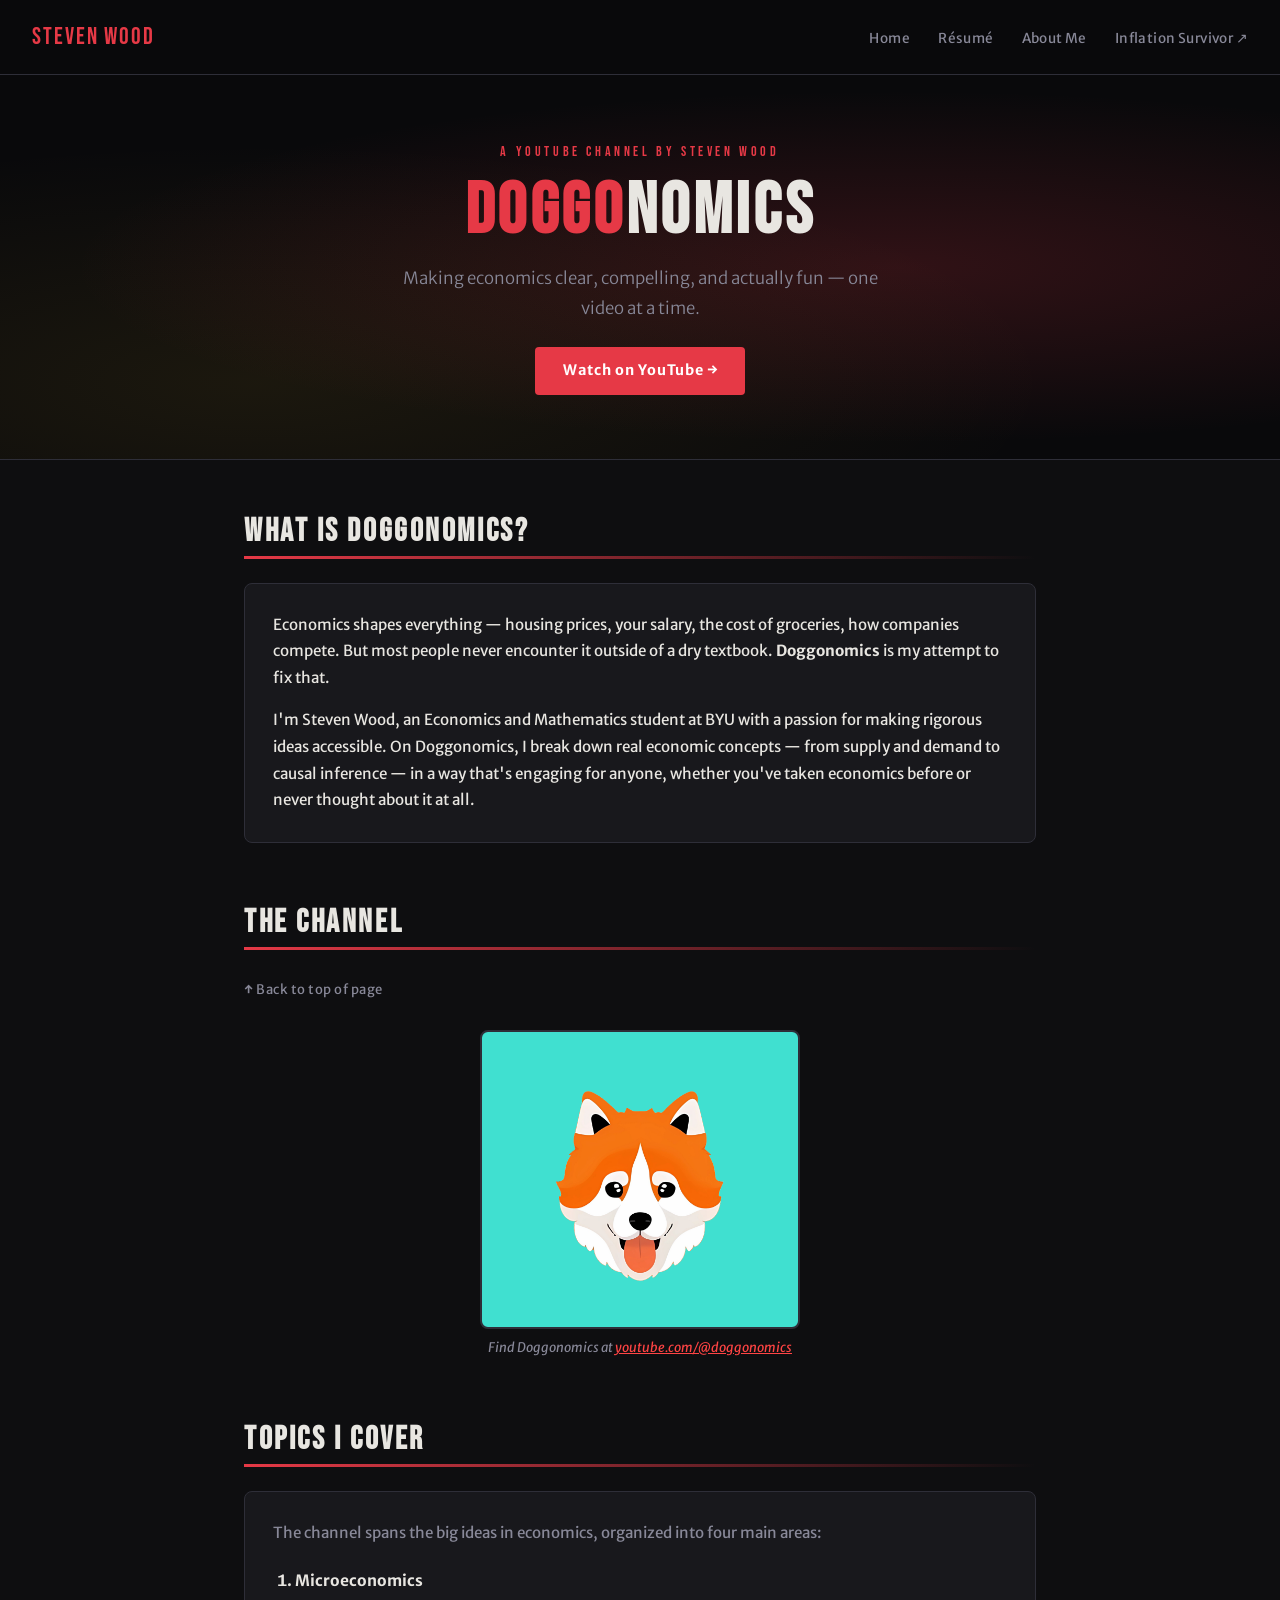
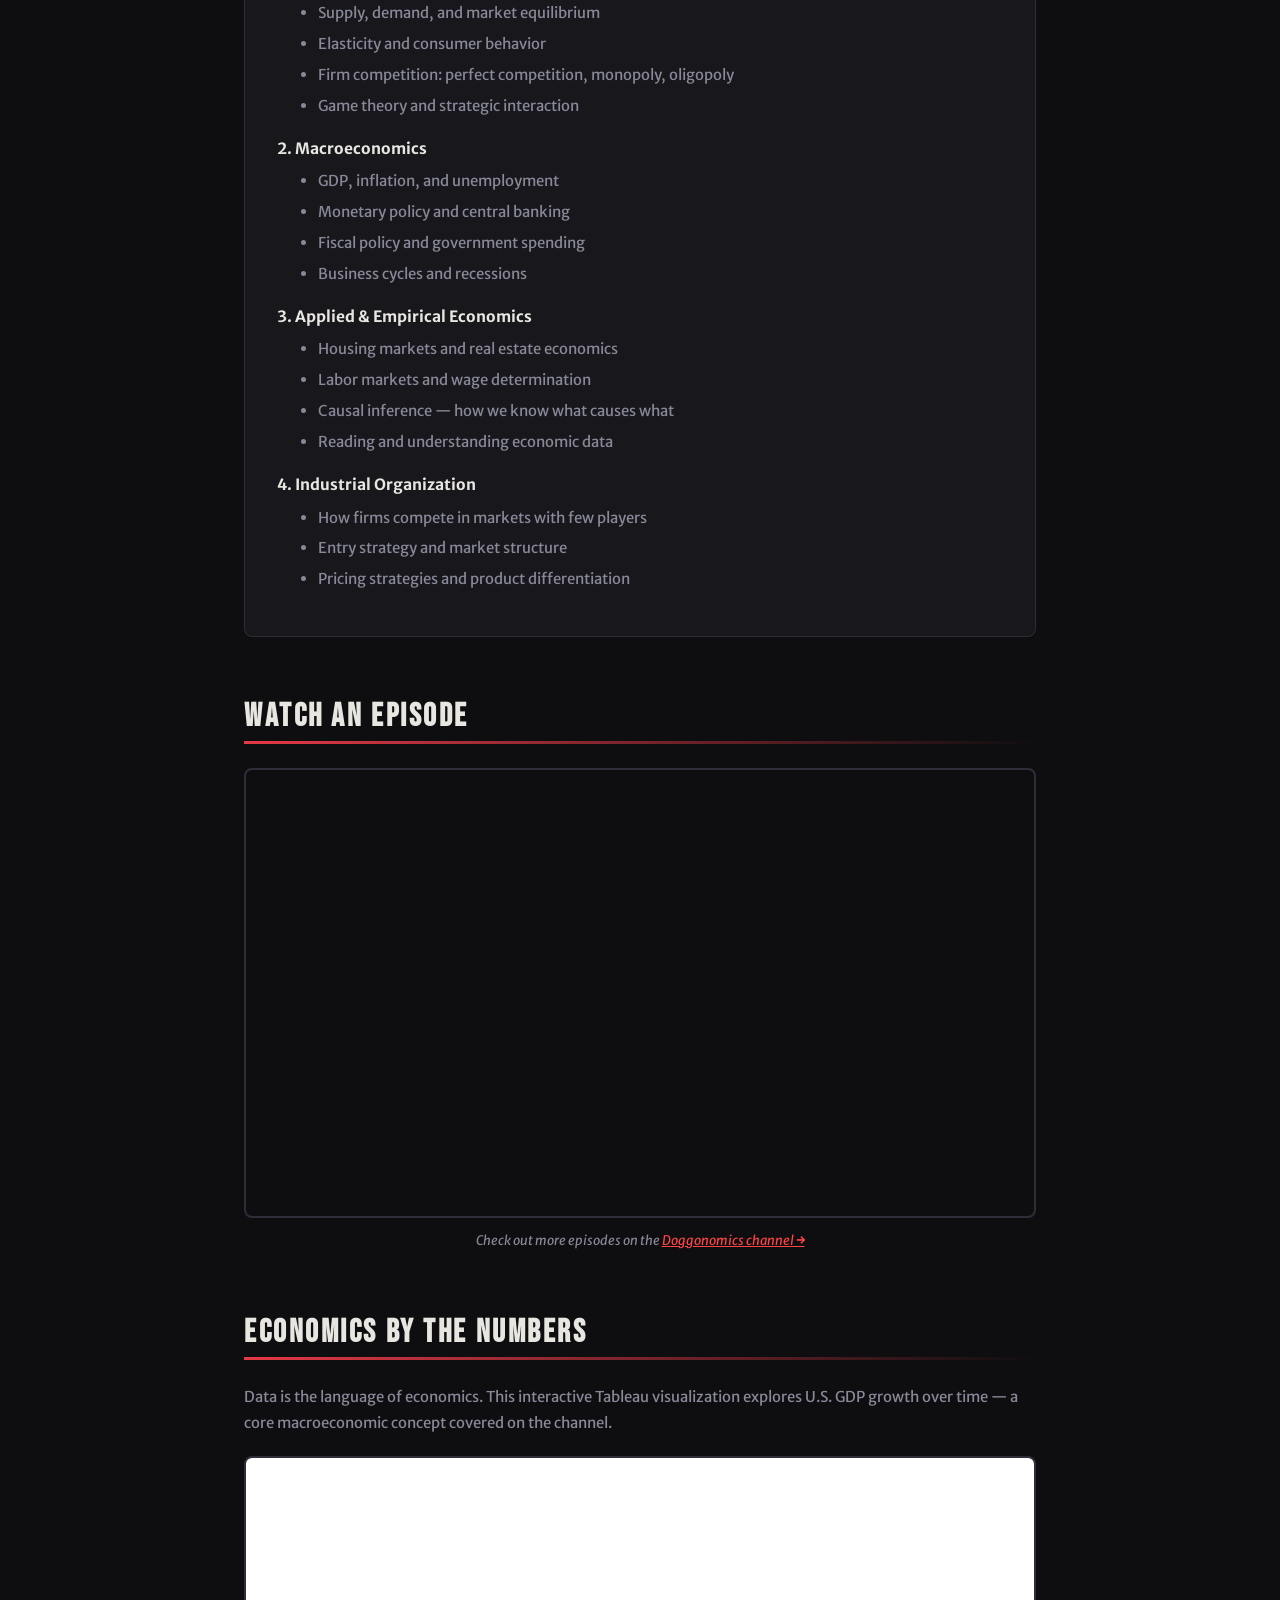
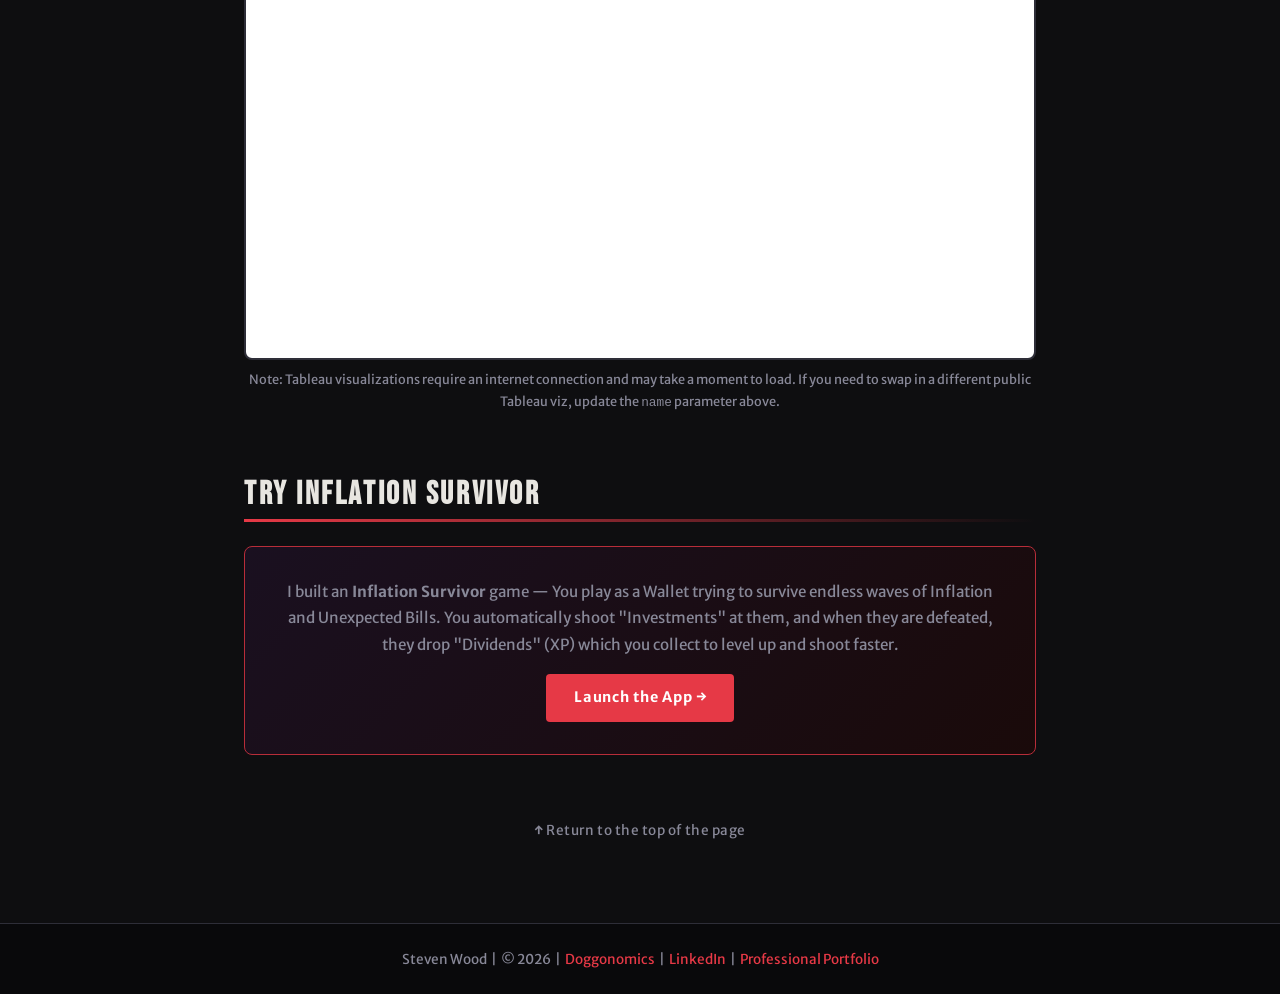
==== scratch.html @ 9a2759a7 "Add files via upload" ====
<!DOCTYPE html>
<html lang="en">
<head>
    <meta charset="UTF-8">
    <meta name="viewport" content="width=device-width, initial-scale=1.0">
    <title>Doggonomics — Economics for Everyone</title>
    <!-- Custom scratch stylesheet — NO Bootstrap -->
    <link rel="stylesheet" href="styles/scratch.css">
    <!-- Google Fonts -->
    <link href="https://fonts.googleapis.com/css2?family=Bebas+Neue&family=Merriweather:ital,wght@0,400;0,700;1,400&family=Merriweather+Sans:wght@300;400;700&display=swap" rel="stylesheet">
</head>
<body>

    <!-- ===== Navigation div ===== -->
    <div id="top-nav">
        <a href="index.html" class="nav-brand">Steven Wood</a>
        <div class="nav-links">
            <a href="index.html">Home</a>
            <a href="resume.html">Résumé</a>
            <a href="aboutme.html">About Me</a>
            <a href="game.html">Inflation Survivor ↗</a>
        </div>
    </div>

    <!-- ===== Hero div ===== -->
    <div id="hero">
        <div class="hero-inner">
            <div class="channel-label">A YouTube Channel by Steven Wood</div>
            <h1><span>Doggo</span>nomics</h1>
            <p>Making economics clear, compelling, and actually fun — one video at a time.</p>
            <a href="https://www.youtube.com/@doggonomics" target="_blank" class="btn-red">Watch on YouTube →</a>
        </div>
    </div>

    <!-- ===== Main Content div ===== -->
    <div id="content">

        <!-- What is Doggonomics -->
        <div class="section-block" id="about">
            <h2 class="section-title">What is Doggonomics?</h2>
            <hr class="section-rule">
            <div class="content-card">
                <p>Economics shapes everything — housing prices, your salary, the cost of groceries, how companies compete. But most people never encounter it outside of a dry textbook. <strong>Doggonomics</strong> is my attempt to fix that.</p>
                <p style="margin-top:1rem">I'm Steven Wood, an Economics and Mathematics student at BYU with a passion for making rigorous ideas accessible. On Doggonomics, I break down real economic concepts — from supply and demand to causal inference — in a way that's engaging for anyone, whether you've taken economics before or never thought about it at all.</p>
            </div>
        </div>

        <!-- Channel Image -->
        <div class="section-block" id="channel">
            <h2 class="section-title">The Channel</h2>
            <hr class="section-rule">
            <a href="#about" class="jump-link">↑ Back to top of page</a>
            <img
                src="images/doggonomics_icon_trans.png"
                alt="YouTube Logo"
                class="channel-img"
                style="max-width:320px;display:block;margin:1.25rem auto 0;background:turquoise;padding:1.5rem;border-radius:8px;">
            <p class="img-caption">Find Doggonomics at <a href="https://www.youtube.com/@doggonomics" target="_blank" style="color:#ff4444">youtube.com/@doggonomics</a></p>
        </div>

        <!-- Topics Covered — nested list -->
        <div class="section-block" id="topics">
            <h2 class="section-title">Topics I Cover</h2>
            <hr class="section-rule">
            <div class="content-card">
                <p style="margin-bottom:1.25rem;color:var(--muted)">The channel spans the big ideas in economics, organized into four main areas:</p>
                <!-- Ordered list with embedded unordered lists -->
                <ol class="topic-list">
                    <li>Microeconomics
                        <ul>
                            <li>Supply, demand, and market equilibrium</li>
                            <li>Elasticity and consumer behavior</li>
                            <li>Firm competition: perfect competition, monopoly, oligopoly</li>
                            <li>Game theory and strategic interaction</li>
                        </ul>
                    </li>
                    <li>Macroeconomics
                        <ul>
                            <li>GDP, inflation, and unemployment</li>
                            <li>Monetary policy and central banking</li>
                            <li>Fiscal policy and government spending</li>
                            <li>Business cycles and recessions</li>
                        </ul>
                    </li>
                    <li>Applied &amp; Empirical Economics
                        <ul>
                            <li>Housing markets and real estate economics</li>
                            <li>Labor markets and wage determination</li>
                            <li>Causal inference — how we know what causes what</li>
                            <li>Reading and understanding economic data</li>
                        </ul>
                    </li>
                    <li>Industrial Organization
                        <ul>
                            <li>How firms compete in markets with few players</li>
                            <li>Entry strategy and market structure</li>
                            <li>Pricing strategies and product differentiation</li>
                        </ul>
                    </li>
                </ol>
            </div>
        </div>

        <!-- YouTube Video -->
        <div class="section-block" id="video">
            <h2 class="section-title">Watch an Episode</h2>
            <hr class="section-rule">
            <div class="video-wrapper">
                <iframe
                    src="https://www.youtube.com/embed/SaCvsf8uAQI"
                    title="Doggonomics Episode"
                    allow="accelerometer; autoplay; clipboard-write; encrypted-media; gyroscope; picture-in-picture"
                    allowfullscreen>
                </iframe>
            </div>
            <p class="img-caption" style="margin-top:0.75rem">Check out more episodes on the <a href="https://www.youtube.com/@doggonomics" target="_blank" style="color:#ff4444">Doggonomics channel →</a></p>
        </div>

        <!-- Tableau Embed -->
        <div class="section-block" id="data">
            <h2 class="section-title">Economics by the Numbers</h2>
            <hr class="section-rule">
            <p style="color:var(--muted);font-size:0.93rem;margin-bottom:0.5rem;font-family:'Merriweather Sans',sans-serif">Data is the language of economics. This interactive Tableau visualization explores U.S. GDP growth over time — a core macroeconomic concept covered on the channel.</p>
            <div class="tableau-wrapper">
                <div class='tableauPlaceholder' style='width:100%;height:500px'>
                    <noscript>
                        <a href='https://public.tableau.com'>
                            <img alt='Economics Dashboard' src='https://public.tableau.com/static/images/1_rss.png' style='border:none'/>
                        </a>
                    </noscript>
                    <object class='tableauViz' style='display:none;'>
                        <param name='host_url' value='https%3A%2F%2Fpublic.tableau.com%2F'/>
                        <param name='embed_code_version' value='3'/>
                        <param name='site_root' value=''/>
                        <param name='name' value='USEconomicIndicators_17009012345/GDPDashboard'/>
                        <param name='tabs' value='no'/>
                        <param name='toolbar' value='yes'/>
                        <param name='animate_transition' value='yes'/>
                        <param name='display_static_image' value='yes'/>
                        <param name='display_spinner' value='yes'/>
                        <param name='display_overlay' value='yes'/>
                        <param name='display_count' value='yes'/>
                        <param name='language' value='en-US'/>
                    </object>
                </div>
                <script type='text/javascript'>
                    var vizElement = document.querySelector('.tableauPlaceholder object');
                    vizElement.style.width = '100%';
                    vizElement.style.height = '500px';
                    var scriptElement = document.createElement('script');
                    scriptElement.src = 'https://public.tableau.com/javascripts/api/viz_v1.js';
                    vizElement.parentNode.insertBefore(scriptElement, vizElement);
                </script>
            </div>
            <p style="font-size:0.8rem;color:var(--muted);font-family:'Merriweather Sans',sans-serif;margin-top:0.5rem;text-align:center">
                Note: Tableau visualizations require an internet connection and may take a moment to load.
                If you need to swap in a different public Tableau viz, update the <code>name</code> parameter above.
            </p>
        </div>

        <!-- Mini App Link -->
        <div class="section-block" id="app">
            <h2 class="section-title">Try Inflation Survivor</h2>
            <hr class="section-rule">
            <div class="app-promo">
                <p>I built an <strong>Inflation Survivor</strong> game — You play as a Wallet trying to survive endless waves of Inflation and Unexpected Bills. You automatically shoot "Investments" at them, and when they are defeated, they drop "Dividends" (XP) which you collect to level up and shoot faster.</p>
                <a href="game.html" class="btn-red">Launch the App →</a>
            </div>
        </div>

        <a href="#about" class="back-top">↑ Return to the top of the page</a>
    </div>

    <!-- ===== Footer div ===== -->
    <div id="footer">
        Steven Wood &nbsp;|&nbsp; &copy; 2026 &nbsp;|&nbsp;
        <a href="https://www.youtube.com/@doggonomics" target="_blank">Doggonomics</a> &nbsp;|&nbsp;
        <a href="https://www.linkedin.com/in/stevenhwood" target="_blank">LinkedIn</a> &nbsp;|&nbsp;
        <a href="index.html">Professional Portfolio</a>
    </div>

</body>
</html>
---- styles/scratch.css ----
/* scratch.css — Doggonomics Passion Page */
/* No Bootstrap. All custom. */

/* ===== 1. CSS Variables ===== */
:root {
    --dark:     #0e0e10;
    --card:     #18181c;
    --card2:    #222228;
    --border:   #2e2e38;
    --red:      #e63946;
    --red-dim:  #b82d39;
    --gold:     #f4c430;
    --text:     #e8e6e1;
    --muted:    #888898;
    --light-bg: #f5f4f0;
}

/* ===== 2. Base — font-family + font color + background ===== */
* { box-sizing: border-box; margin: 0; padding: 0; }

body {
    font-family: 'Merriweather', Georgia, serif;
    background-color: var(--dark);
    color: var(--text);
    font-size: 16px;
    line-height: 1.75;
}

/* ===== 3. Nav div ===== */
#top-nav {
    background-color: #09090b;
    padding: 1rem 2rem;
    display: flex;
    align-items: center;
    justify-content: space-between;
    position: sticky;
    top: 0;
    z-index: 100;
    border-bottom: 1px solid var(--border);
}

#top-nav .nav-brand {
    font-family: 'Bebas Neue', 'Arial Black', sans-serif;
    color: var(--red);
    font-size: 1.5rem;
    letter-spacing: 0.08em;
    text-decoration: none;
}

#top-nav .nav-links a {
    color: var(--muted);
    text-decoration: none;
    margin-left: 1.5rem;
    font-family: 'Merriweather Sans', sans-serif;
    font-size: 0.85rem;
    letter-spacing: 0.03em;
    transition: color 0.2s;
}

#top-nav .nav-links a:hover {
    color: var(--text);
}

/* ===== 4. Hero div ===== */
#hero {
    background-color: #09090b;
    background-image:
        radial-gradient(ellipse at 70% 50%, rgba(230, 57, 70, 0.18) 0%, transparent 65%),
        radial-gradient(ellipse at 20% 80%, rgba(244, 196, 48, 0.08) 0%, transparent 55%);
    min-height: 380px;
    display: flex;
    align-items: center;
    padding: 4rem 2rem;
    border-bottom: 1px solid var(--border);
}

#hero .hero-inner {
    max-width: 800px;
    margin: 0 auto;
    text-align: center;
}

#hero .channel-label {
    font-family: 'Bebas Neue', 'Arial Black', sans-serif;
    font-size: 0.9rem;
    letter-spacing: 0.25em;
    color: var(--red);
    text-transform: uppercase;
    margin-bottom: 0.75rem;
}

#hero h1 {
    font-family: 'Bebas Neue', 'Arial Black', sans-serif;
    font-size: 4.5rem;
    color: var(--text);
    letter-spacing: 0.05em;
    line-height: 1;
    margin-bottom: 1rem;
}

#hero h1 span {
    color: var(--red);
}

#hero p {
    color: var(--muted);
    font-size: 1.05rem;
    max-width: 520px;
    margin: 0 auto 1.5rem;
    font-family: 'Merriweather Sans', sans-serif;
    font-weight: 300;
}

.btn-red {
    display: inline-block;
    background-color: var(--red);
    color: white;
    font-family: 'Merriweather Sans', sans-serif;
    font-weight: 700;
    font-size: 0.9rem;
    letter-spacing: 0.05em;
    padding: 0.7rem 1.75rem;
    border-radius: 4px;
    text-decoration: none;
    transition: background-color 0.2s;
}

.btn-red:hover {
    background-color: var(--red-dim);
}

/* ===== 5. Main content div ===== */
#content {
    max-width: 840px;
    margin: 0 auto;
    padding: 3.5rem 1.5rem 5rem;
}

/* ===== 6. Section headings ===== */
.section-title {
    font-family: 'Bebas Neue', 'Arial Black', sans-serif;
    font-size: 2rem;
    letter-spacing: 0.08em;
    color: var(--text);
    margin-bottom: 0.25rem;
    line-height: 1;
}

.section-rule {
    height: 3px;
    background: linear-gradient(to right, var(--red), transparent);
    border: none;
    margin: 0.5rem 0 1.5rem;
}

.section-block {
    margin-bottom: 4rem;
}

/* ===== 7. Content cards ===== */
.content-card {
    background-color: var(--card);
    border: 1px solid var(--border);
    border-radius: 8px;
    padding: 1.75rem;
    margin-top: 1.25rem;
    font-family: 'Merriweather Sans', sans-serif;
    font-size: 0.95rem;
    color: var(--text);
}

/* ===== 8. Ordered + unordered lists ===== */
ol.topic-list {
    padding-left: 1.4rem;
    font-family: 'Merriweather Sans', sans-serif;
}

ol.topic-list > li {
    color: var(--text);
    font-weight: 700;
    margin-bottom: 1rem;
    font-size: 0.97rem;
}

ol.topic-list ul {
    list-style-type: disc;
    padding-left: 1.4rem;
    margin-top: 0.4rem;
}

ol.topic-list ul li {
    font-weight: 400;
    color: var(--muted);
    margin-bottom: 0.3rem;
    font-size: 0.93rem;
}

/* ===== 9. Channel image ===== */
.channel-img {
    width: 100%;
    border-radius: 8px;
    border: 2px solid var(--border);
    display: block;
    margin-top: 1.25rem;
}

.img-caption {
    text-align: center;
    color: var(--muted);
    font-size: 0.82rem;
    margin-top: 0.5rem;
    font-style: italic;
    font-family: 'Merriweather Sans', sans-serif;
}

/* ===== 10. Video wrapper ===== */
.video-wrapper {
    position: relative;
    padding-bottom: 56.25%;
    height: 0;
    overflow: hidden;
    border-radius: 8px;
    margin-top: 1.25rem;
    border: 2px solid var(--border);
}

.video-wrapper iframe {
    position: absolute;
    top: 0; left: 0;
    width: 100%; height: 100%;
    border: none;
}

/* ===== 11. Tableau wrapper ===== */
.tableau-wrapper {
    margin-top: 1.25rem;
    border-radius: 8px;
    overflow: hidden;
    border: 2px solid var(--border);
    background: white;
}

/* ===== 12. Anchor jump link ===== */
.jump-link {
    display: inline-block;
    font-family: 'Merriweather Sans', sans-serif;
    font-size: 0.82rem;
    color: var(--muted);
    text-decoration: none;
    margin-bottom: 0.5rem;
    letter-spacing: 0.04em;
}
.jump-link:hover { color: var(--red); }

/* ===== 13. App promo card ===== */
.app-promo {
    background: linear-gradient(135deg, #1a1020, #1a0a0a);
    border: 1px solid var(--red-dim);
    border-radius: 8px;
    padding: 2rem;
    text-align: center;
    margin-top: 1.25rem;
}

.app-promo p {
    font-family: 'Merriweather Sans', sans-serif;
    color: var(--muted);
    margin-bottom: 1rem;
    font-size: 0.95rem;
}

/* ===== 14. Back to top ===== */
.back-top {
    display: block;
    text-align: center;
    color: var(--muted);
    font-size: 0.85rem;
    font-family: 'Merriweather Sans', sans-serif;
    text-decoration: none;
    margin-top: 2rem;
    letter-spacing: 0.04em;
    transition: color 0.2s;
}
.back-top:hover { color: var(--red); }

/* ===== 15. Footer div ===== */
#footer {
    background-color: #09090b;
    color: var(--muted);
    text-align: center;
    padding: 1.5rem;
    font-size: 0.85rem;
    border-top: 1px solid var(--border);
    font-family: 'Merriweather Sans', sans-serif;
}

#footer a { color: var(--red); text-decoration: none; }
#footer a:hover { text-decoration: underline; }
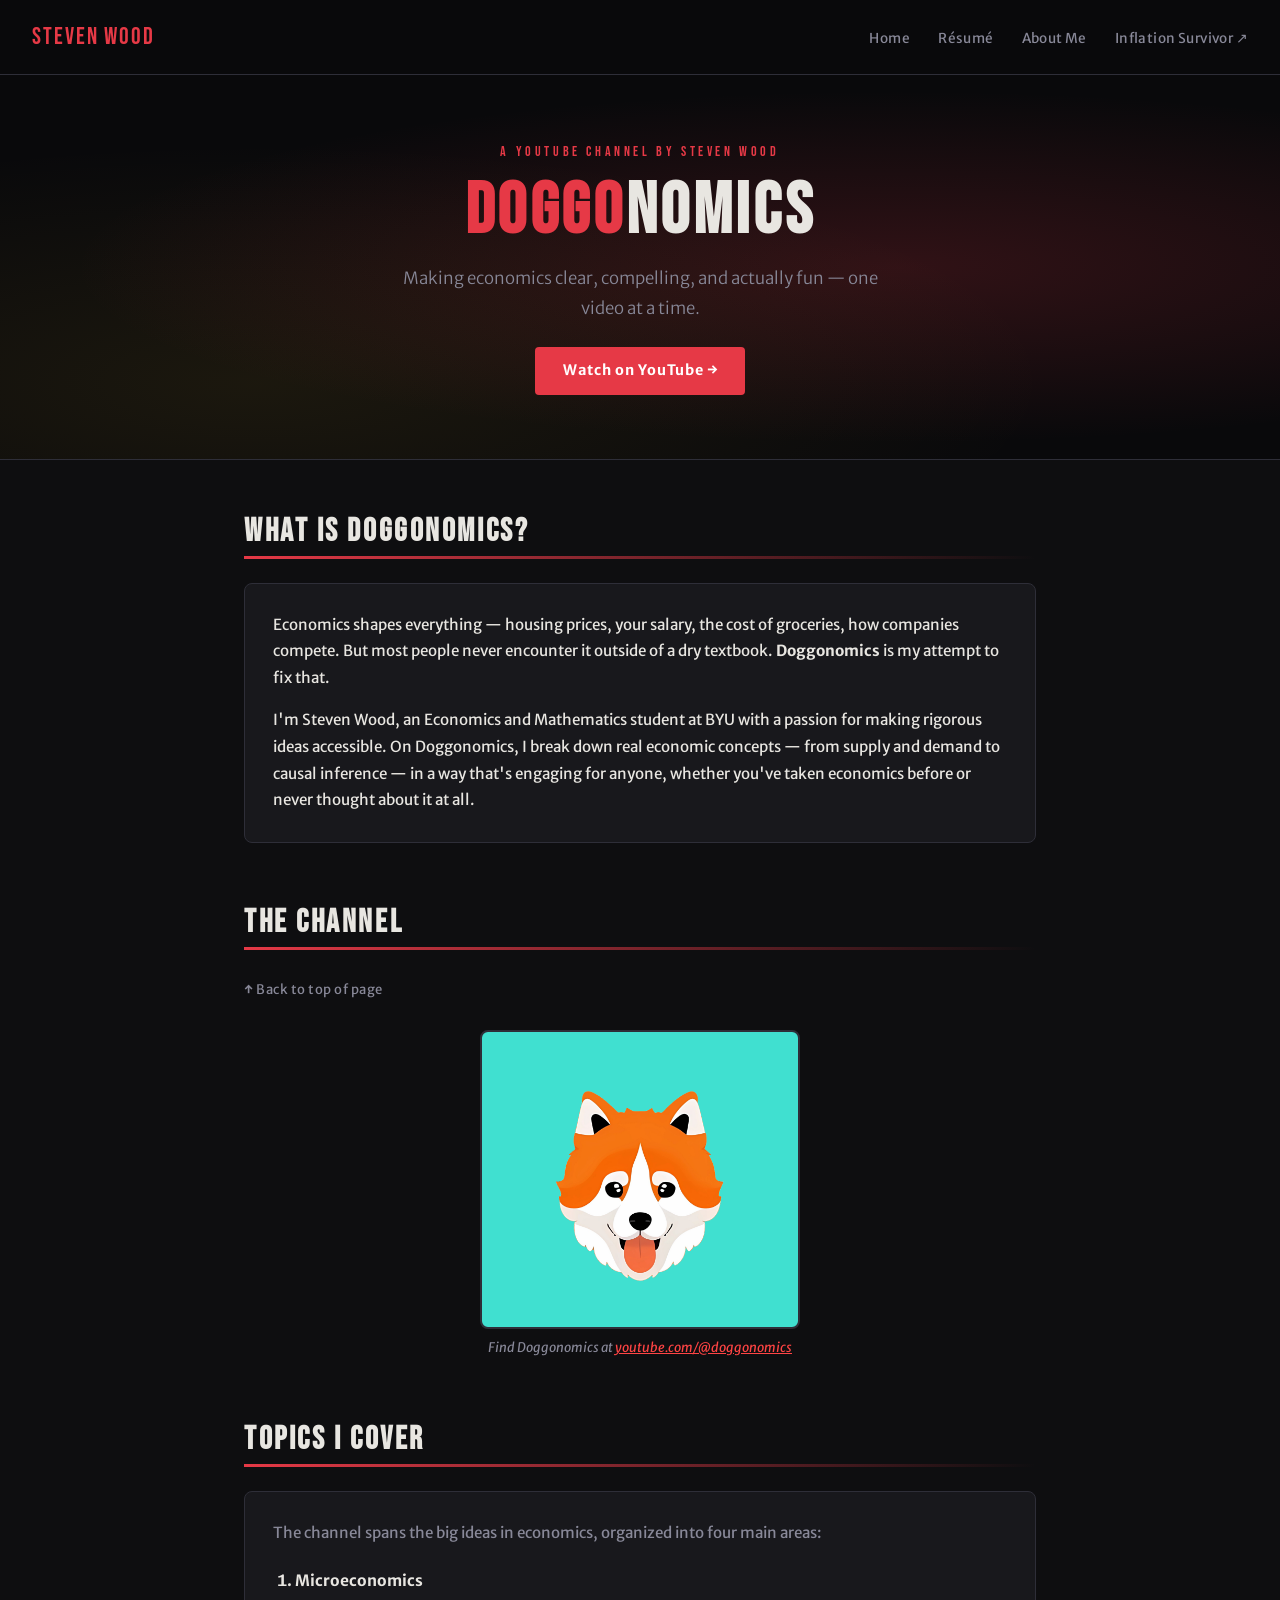
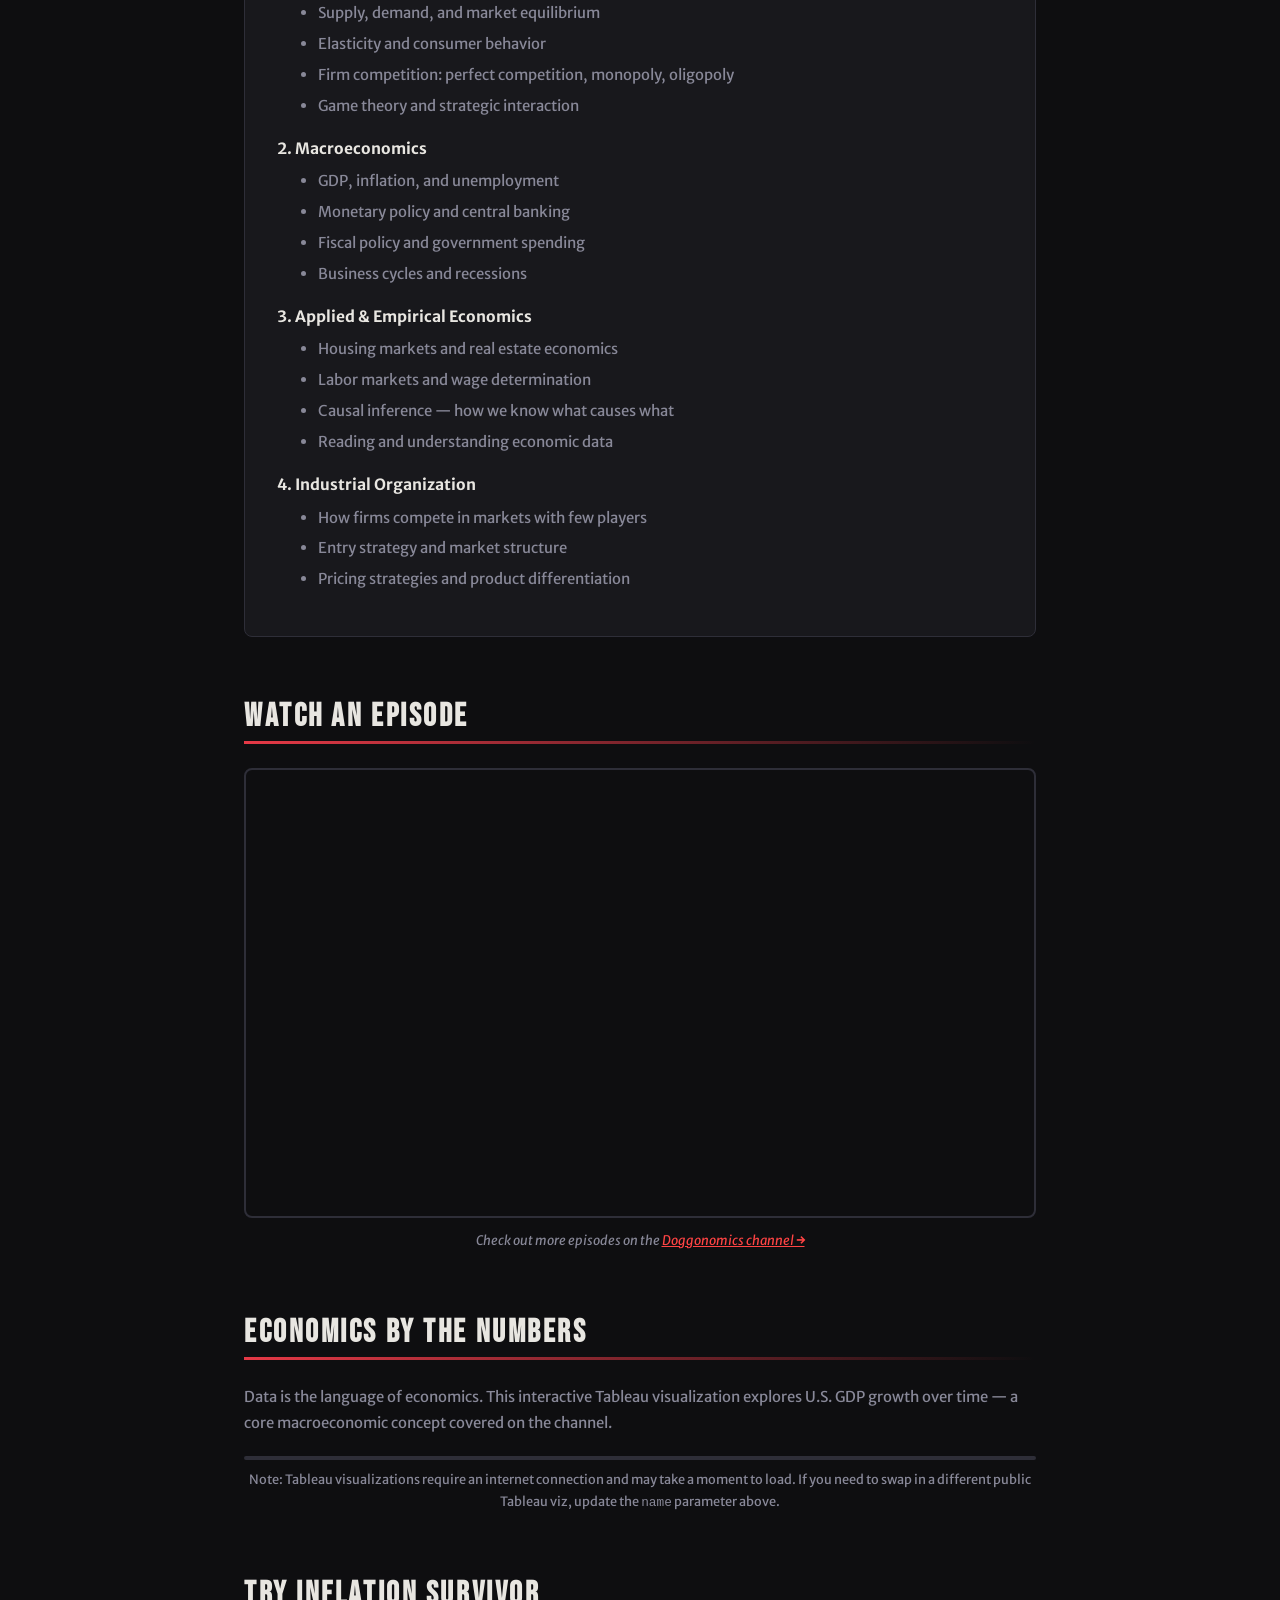
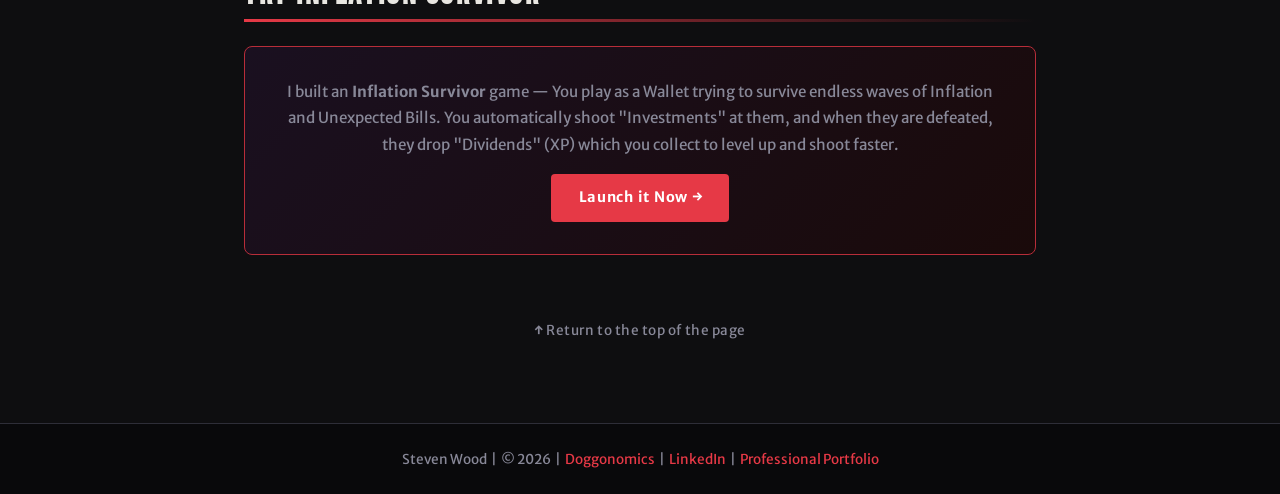
==== commit def66f3d: "Add files via upload" ====
--- a/scratch.html
+++ b/scratch.html
@@ -122,31 +122,43 @@
             <hr class="section-rule">
             <p style="color:var(--muted);font-size:0.93rem;margin-bottom:0.5rem;font-family:'Merriweather Sans',sans-serif">Data is the language of economics. This interactive Tableau visualization explores U.S. GDP growth over time — a core macroeconomic concept covered on the channel.</p>
             <div class="tableau-wrapper">
-                <div class='tableauPlaceholder' style='width:100%;height:500px'>
+                <div class='tableauPlaceholder' id='viz1775088362944' style='position: relative'>
                     <noscript>
-                        <a href='https://public.tableau.com'>
-                            <img alt='Economics Dashboard' src='https://public.tableau.com/static/images/1_rss.png' style='border:none'/>
+                        <a href='#'>
+                            <img alt='Dashboard 2 ' src='https:&#47;&#47;public.tableau.com&#47;static&#47;images&#47;Gl&#47;GlobalGDPAnalysisDashboard&#47;Dashboard2&#47;1_rss.png' style='border: none' />
                         </a>
                     </noscript>
                     <object class='tableauViz' style='display:none;'>
-                        <param name='host_url' value='https%3A%2F%2Fpublic.tableau.com%2F'/>
-                        <param name='embed_code_version' value='3'/>
-                        <param name='site_root' value=''/>
-                        <param name='name' value='USEconomicIndicators_17009012345/GDPDashboard'/>
-                        <param name='tabs' value='no'/>
-                        <param name='toolbar' value='yes'/>
-                        <param name='animate_transition' value='yes'/>
-                        <param name='display_static_image' value='yes'/>
-                        <param name='display_spinner' value='yes'/>
-                        <param name='display_overlay' value='yes'/>
-                        <param name='display_count' value='yes'/>
-                        <param name='language' value='en-US'/>
+                        <param name='host_url' value='https%3A%2F%2Fpublic.tableau.com%2F' />
+                        <param name='embed_code_version' value='3' />
+                        <param name='site_root' value='' />
+                        <param name='name' value='GlobalGDPAnalysisDashboard&#47;Dashboard2' />
+                        <param name='tabs' value='no' />
+                        <param name='toolbar' value='yes' />
+                        <param name='static_image' value='https:&#47;&#47;public.tableau.com&#47;static&#47;images&#47;Gl&#47;GlobalGDPAnalysisDashboard&#47;Dashboard2&#47;1.png' />
+                        <param name='animate_transition' value='yes' />
+                        <param name='display_static_image' value='yes' />
+                        <param name='display_spinner' value='yes' />
+                        <param name='display_overlay' value='yes' />
+                        <param name='display_count' value='yes' />
+                        <param name='language' value='en-US' />
                     </object>
                 </div>
                 <script type='text/javascript'>
-                    var vizElement = document.querySelector('.tableauPlaceholder object');
-                    vizElement.style.width = '100%';
-                    vizElement.style.height = '500px';
+                    var divElement = document.getElementById('viz1775088362944');
+                    var vizElement = divElement.getElementsByTagName('object')[0];
+                    
+                    if (divElement.offsetWidth > 800) {
+                        vizElement.style.width = '1491px';
+                        vizElement.style.height = '3078px';
+                    } else if (divElement.offsetWidth > 500) {
+                        vizElement.style.width = '1491px';
+                        vizElement.style.height = '3078px';
+                    } else {
+                        vizElement.style.width = '100%';
+                        vizElement.style.height = '1477px';
+                    }
+                    
                     var scriptElement = document.createElement('script');
                     scriptElement.src = 'https://public.tableau.com/javascripts/api/viz_v1.js';
                     vizElement.parentNode.insertBefore(scriptElement, vizElement);
@@ -164,7 +176,7 @@
             <hr class="section-rule">
             <div class="app-promo">
                 <p>I built an <strong>Inflation Survivor</strong> game — You play as a Wallet trying to survive endless waves of Inflation and Unexpected Bills. You automatically shoot "Investments" at them, and when they are defeated, they drop "Dividends" (XP) which you collect to level up and shoot faster.</p>
-                <a href="game.html" class="btn-red">Launch the App →</a>
+                <a href="game.html" class="btn-red">Launch it Now →</a>
             </div>
         </div>
 
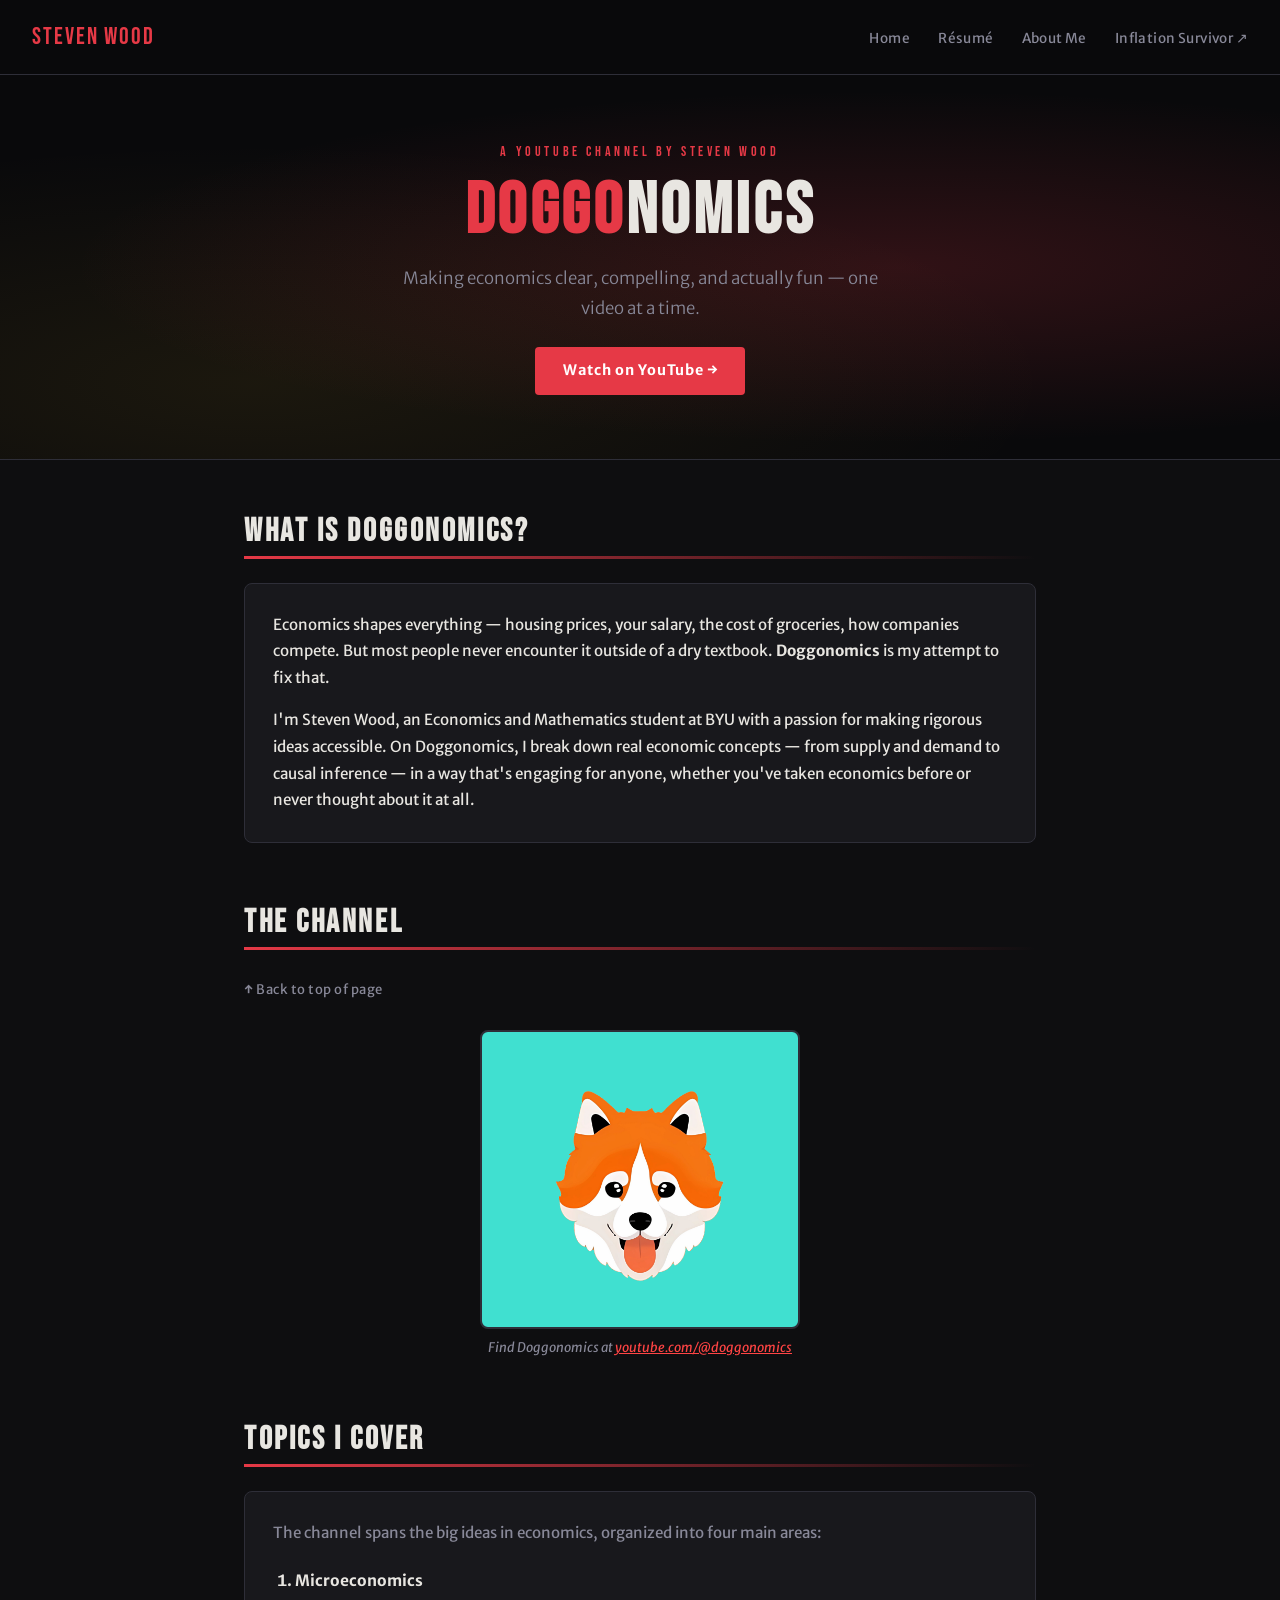
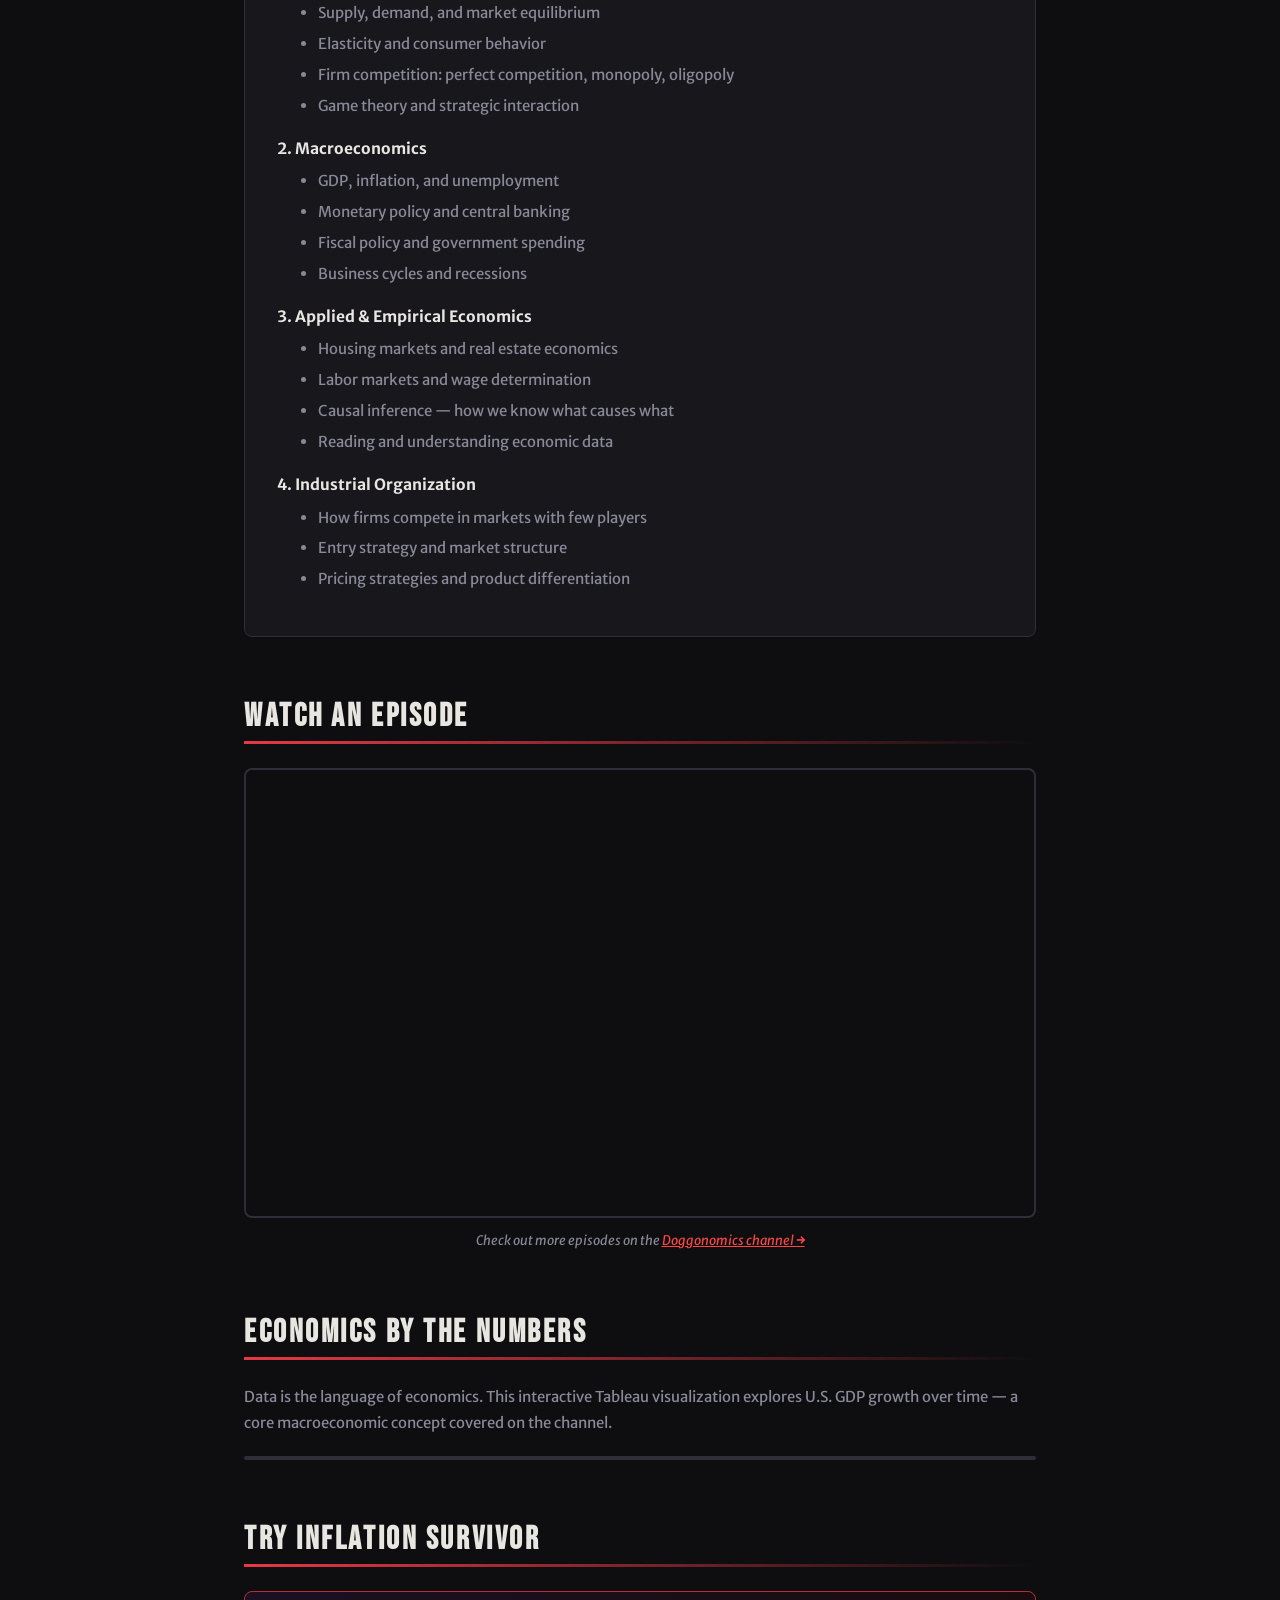
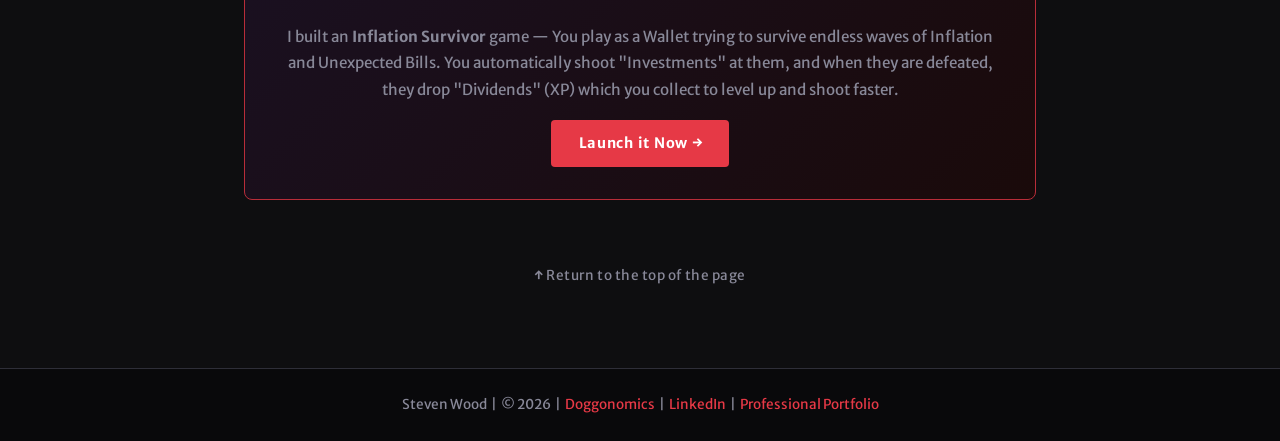
==== commit e7895afc: "Add files via upload" ====
--- a/scratch.html
+++ b/scratch.html
@@ -122,52 +122,43 @@
             <hr class="section-rule">
             <p style="color:var(--muted);font-size:0.93rem;margin-bottom:0.5rem;font-family:'Merriweather Sans',sans-serif">Data is the language of economics. This interactive Tableau visualization explores U.S. GDP growth over time — a core macroeconomic concept covered on the channel.</p>
             <div class="tableau-wrapper">
-                <div class='tableauPlaceholder' id='viz1775088362944' style='position: relative'>
+                <div class="tableauPlaceholder" id="viz1775090139725" style="position: relative;">
                     <noscript>
-                        <a href='#'>
-                            <img alt='Dashboard 2 ' src='https:&#47;&#47;public.tableau.com&#47;static&#47;images&#47;Gl&#47;GlobalGDPAnalysisDashboard&#47;Dashboard2&#47;1_rss.png' style='border: none' />
+                        <a href="#">
+                            <img 
+                                alt="Sheet 2"
+                                src="https://public.tableau.com/static/images/GW/GWMNSM8X8/1_rss.png"
+                                style="border: none;" />
                         </a>
                     </noscript>
-                    <object class='tableauViz' style='display:none;'>
-                        <param name='host_url' value='https%3A%2F%2Fpublic.tableau.com%2F' />
-                        <param name='embed_code_version' value='3' />
-                        <param name='site_root' value='' />
-                        <param name='name' value='GlobalGDPAnalysisDashboard&#47;Dashboard2' />
-                        <param name='tabs' value='no' />
-                        <param name='toolbar' value='yes' />
-                        <param name='static_image' value='https:&#47;&#47;public.tableau.com&#47;static&#47;images&#47;Gl&#47;GlobalGDPAnalysisDashboard&#47;Dashboard2&#47;1.png' />
-                        <param name='animate_transition' value='yes' />
-                        <param name='display_static_image' value='yes' />
-                        <param name='display_spinner' value='yes' />
-                        <param name='display_overlay' value='yes' />
-                        <param name='display_count' value='yes' />
-                        <param name='language' value='en-US' />
+
+                    <object class="tableauViz" style="display:none;">
+                        <param name="host_url" value="https://public.tableau.com/" />
+                        <param name="embed_code_version" value="3" />
+                        <param name="path" value="shared/GWMNSM8X8" />
+                        <param name="toolbar" value="yes" />
+                        <param name="static_image" value="https://public.tableau.com/static/images/GW/GWMNSM8X8/1.png" />
+                        <param name="animate_transition" value="yes" />
+                        <param name="display_static_image" value="yes" />
+                        <param name="display_spinner" value="yes" />
+                        <param name="display_overlay" value="yes" />
+                        <param name="display_count" value="yes" />
+                        <param name="language" value="en-US" />
                     </object>
                 </div>
-                <script type='text/javascript'>
-                    var divElement = document.getElementById('viz1775088362944');
+
+                <script type="text/javascript">
+                    var divElement = document.getElementById('viz1775090139725');
                     var vizElement = divElement.getElementsByTagName('object')[0];
-                    
-                    if (divElement.offsetWidth > 800) {
-                        vizElement.style.width = '1491px';
-                        vizElement.style.height = '3078px';
-                    } else if (divElement.offsetWidth > 500) {
-                        vizElement.style.width = '1491px';
-                        vizElement.style.height = '3078px';
-                    } else {
-                        vizElement.style.width = '100%';
-                        vizElement.style.height = '1477px';
-                    }
-                    
+
+                    vizElement.style.width = '100%';
+                    vizElement.style.height = (divElement.offsetWidth * 0.75) + 'px';
+
                     var scriptElement = document.createElement('script');
                     scriptElement.src = 'https://public.tableau.com/javascripts/api/viz_v1.js';
                     vizElement.parentNode.insertBefore(scriptElement, vizElement);
                 </script>
             </div>
-            <p style="font-size:0.8rem;color:var(--muted);font-family:'Merriweather Sans',sans-serif;margin-top:0.5rem;text-align:center">
-                Note: Tableau visualizations require an internet connection and may take a moment to load.
-                If you need to swap in a different public Tableau viz, update the <code>name</code> parameter above.
-            </p>
         </div>
 
         <!-- Mini App Link -->
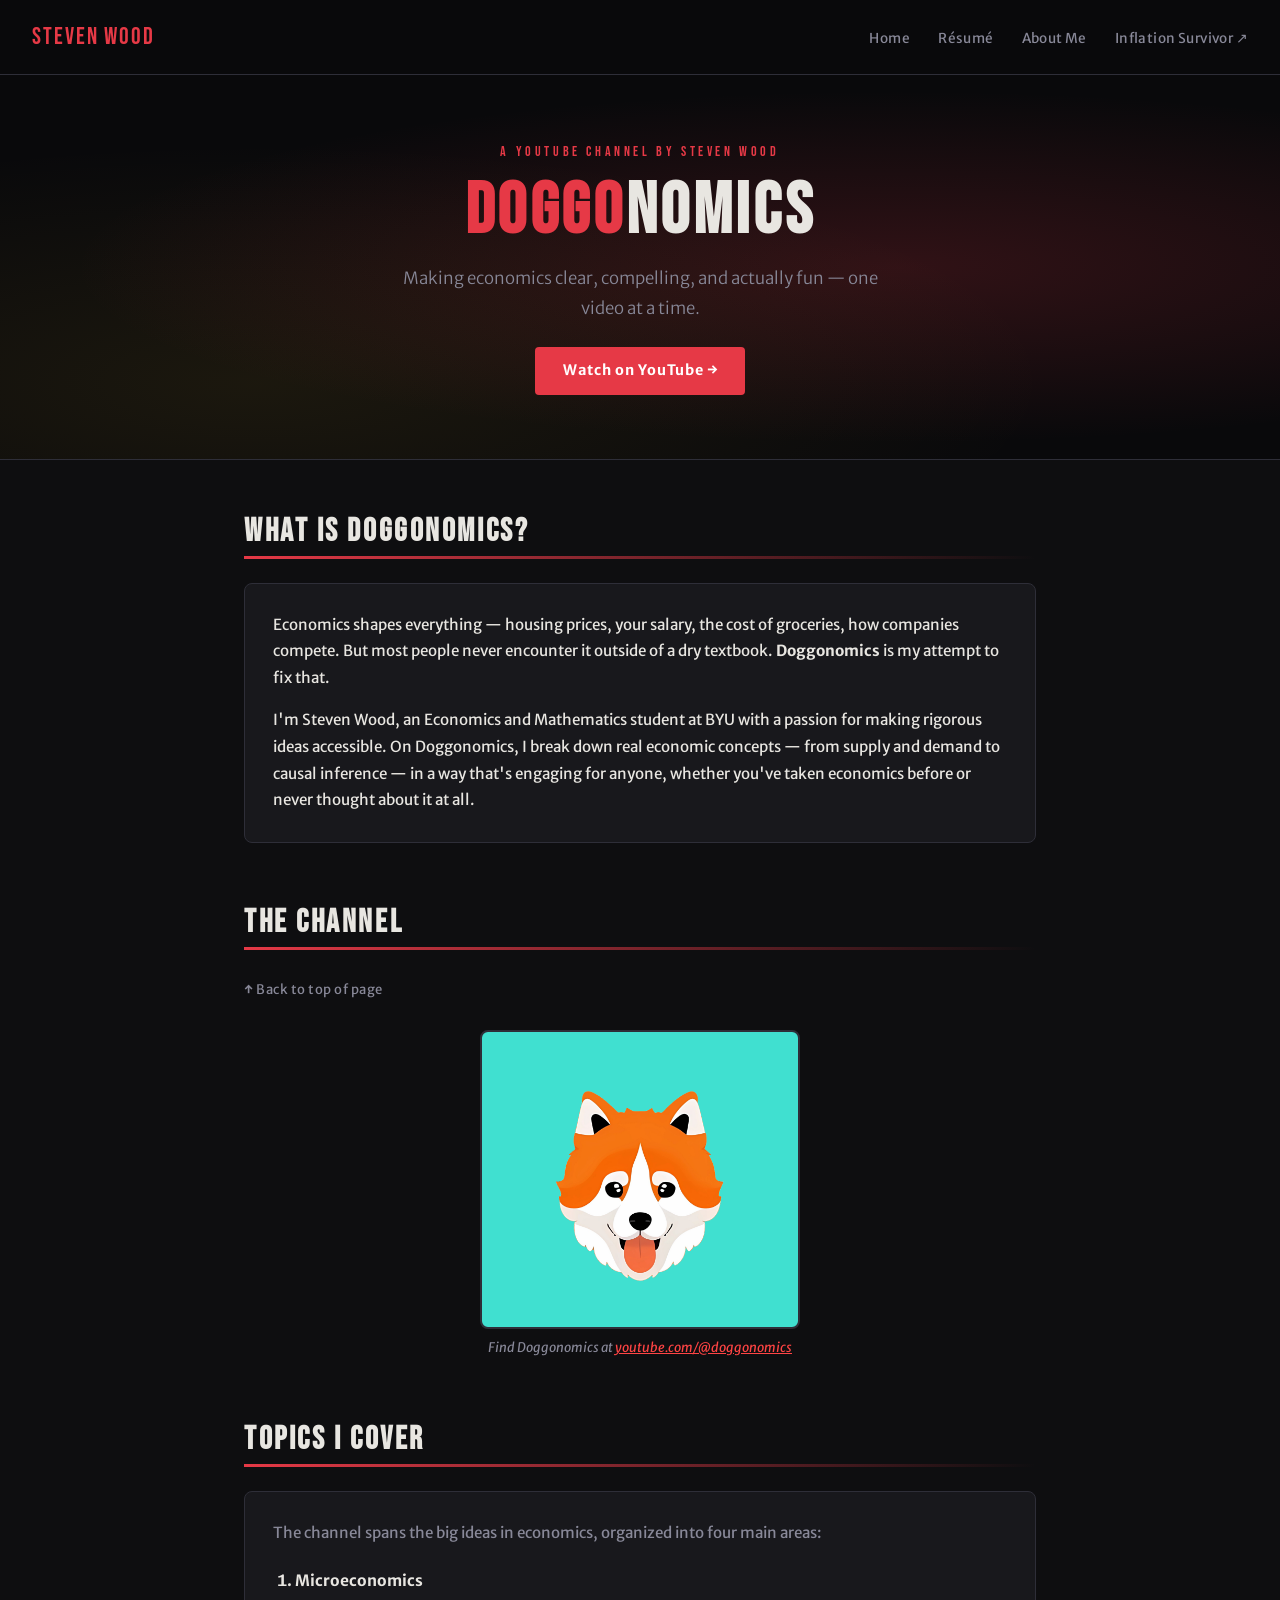
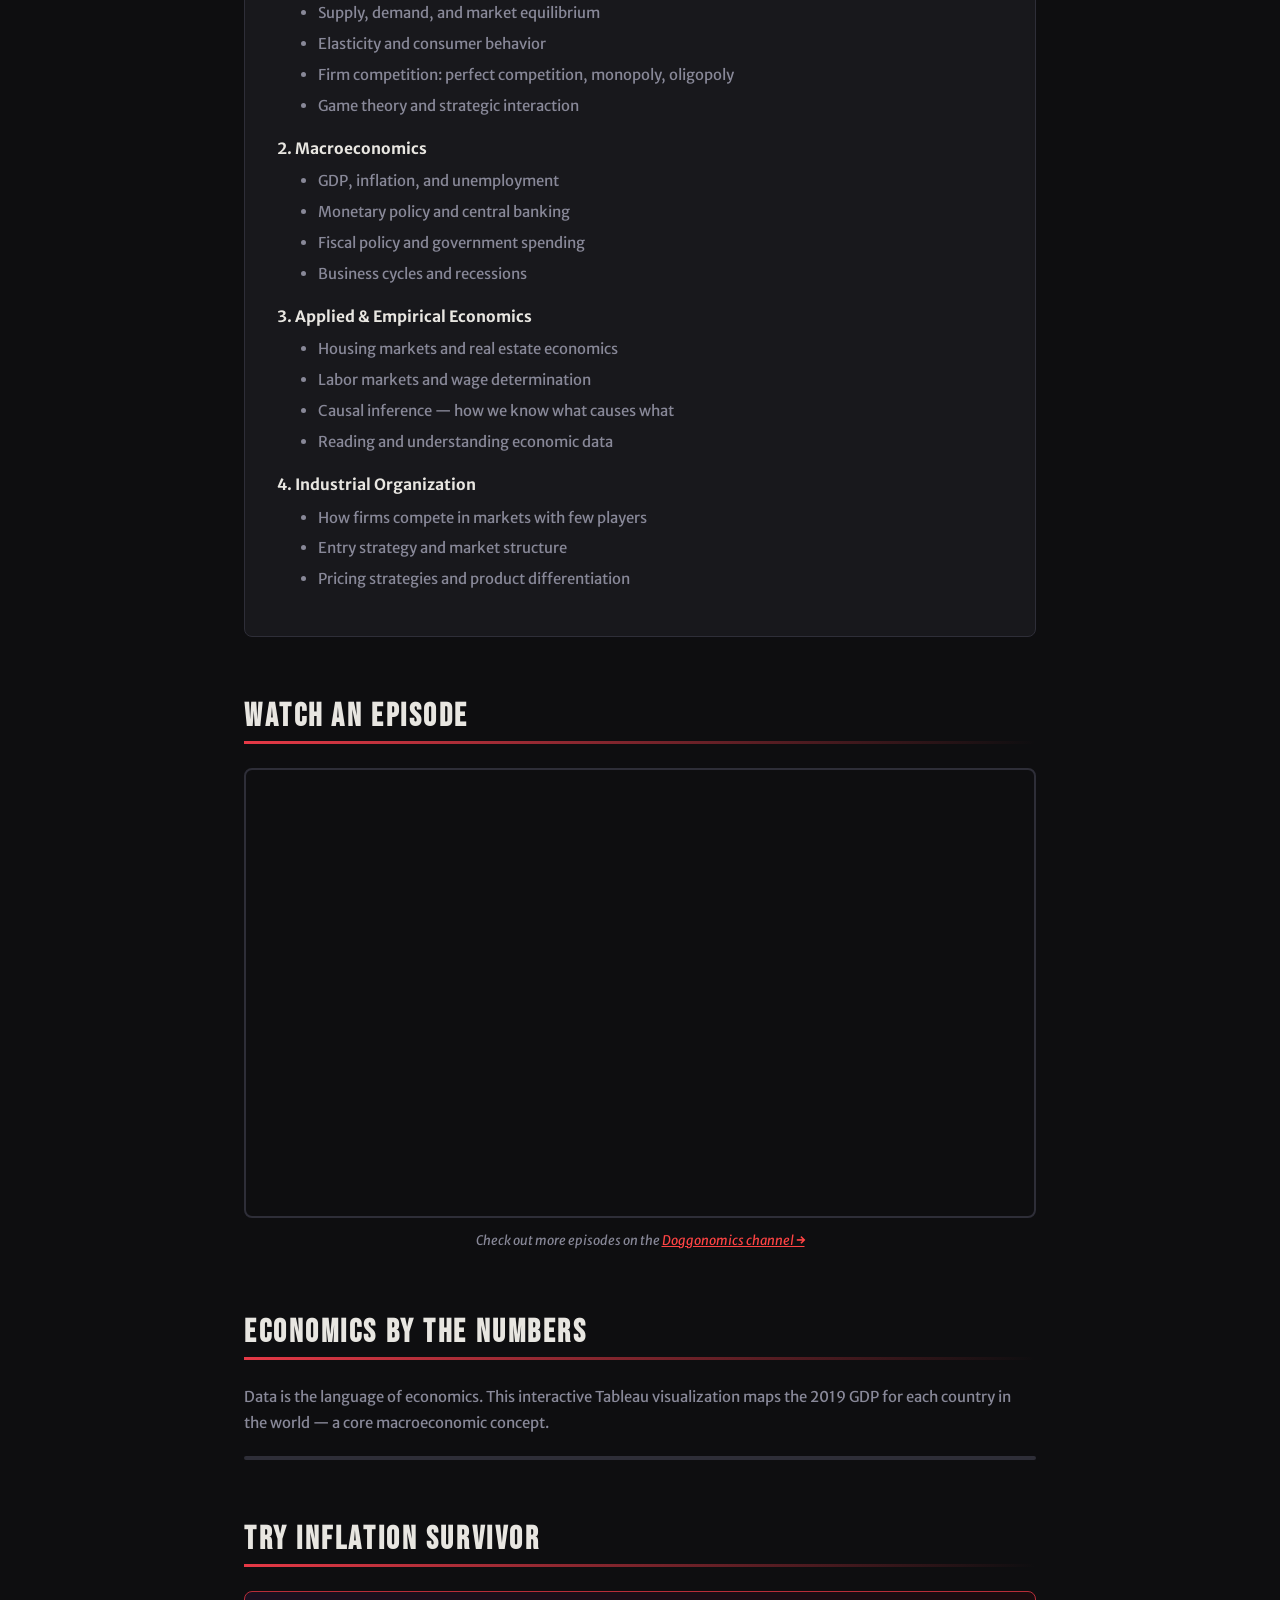
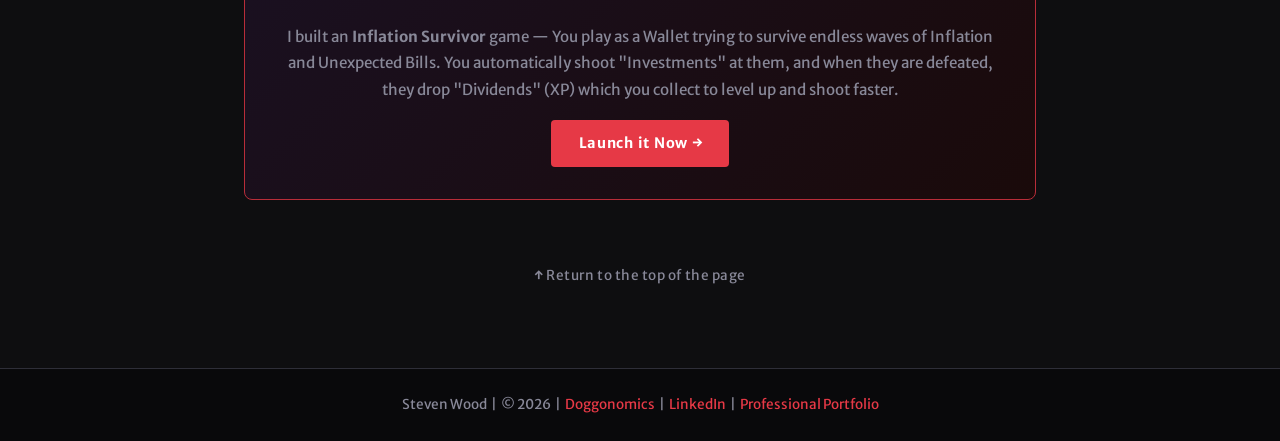
==== commit a345c0a4: "Add files via upload" ====
--- a/scratch.html
+++ b/scratch.html
@@ -120,7 +120,7 @@
         <div class="section-block" id="data">
             <h2 class="section-title">Economics by the Numbers</h2>
             <hr class="section-rule">
-            <p style="color:var(--muted);font-size:0.93rem;margin-bottom:0.5rem;font-family:'Merriweather Sans',sans-serif">Data is the language of economics. This interactive Tableau visualization explores U.S. GDP growth over time — a core macroeconomic concept covered on the channel.</p>
+            <p style="color:var(--muted);font-size:0.93rem;margin-bottom:0.5rem;font-family:'Merriweather Sans',sans-serif">Data is the language of economics. This interactive Tableau visualization maps the 2019 GDP for each country in the world — a core macroeconomic concept.</p>
             <div class="tableau-wrapper">
                 <div class="tableauPlaceholder" id="viz1775090139725" style="position: relative;">
                     <noscript>
